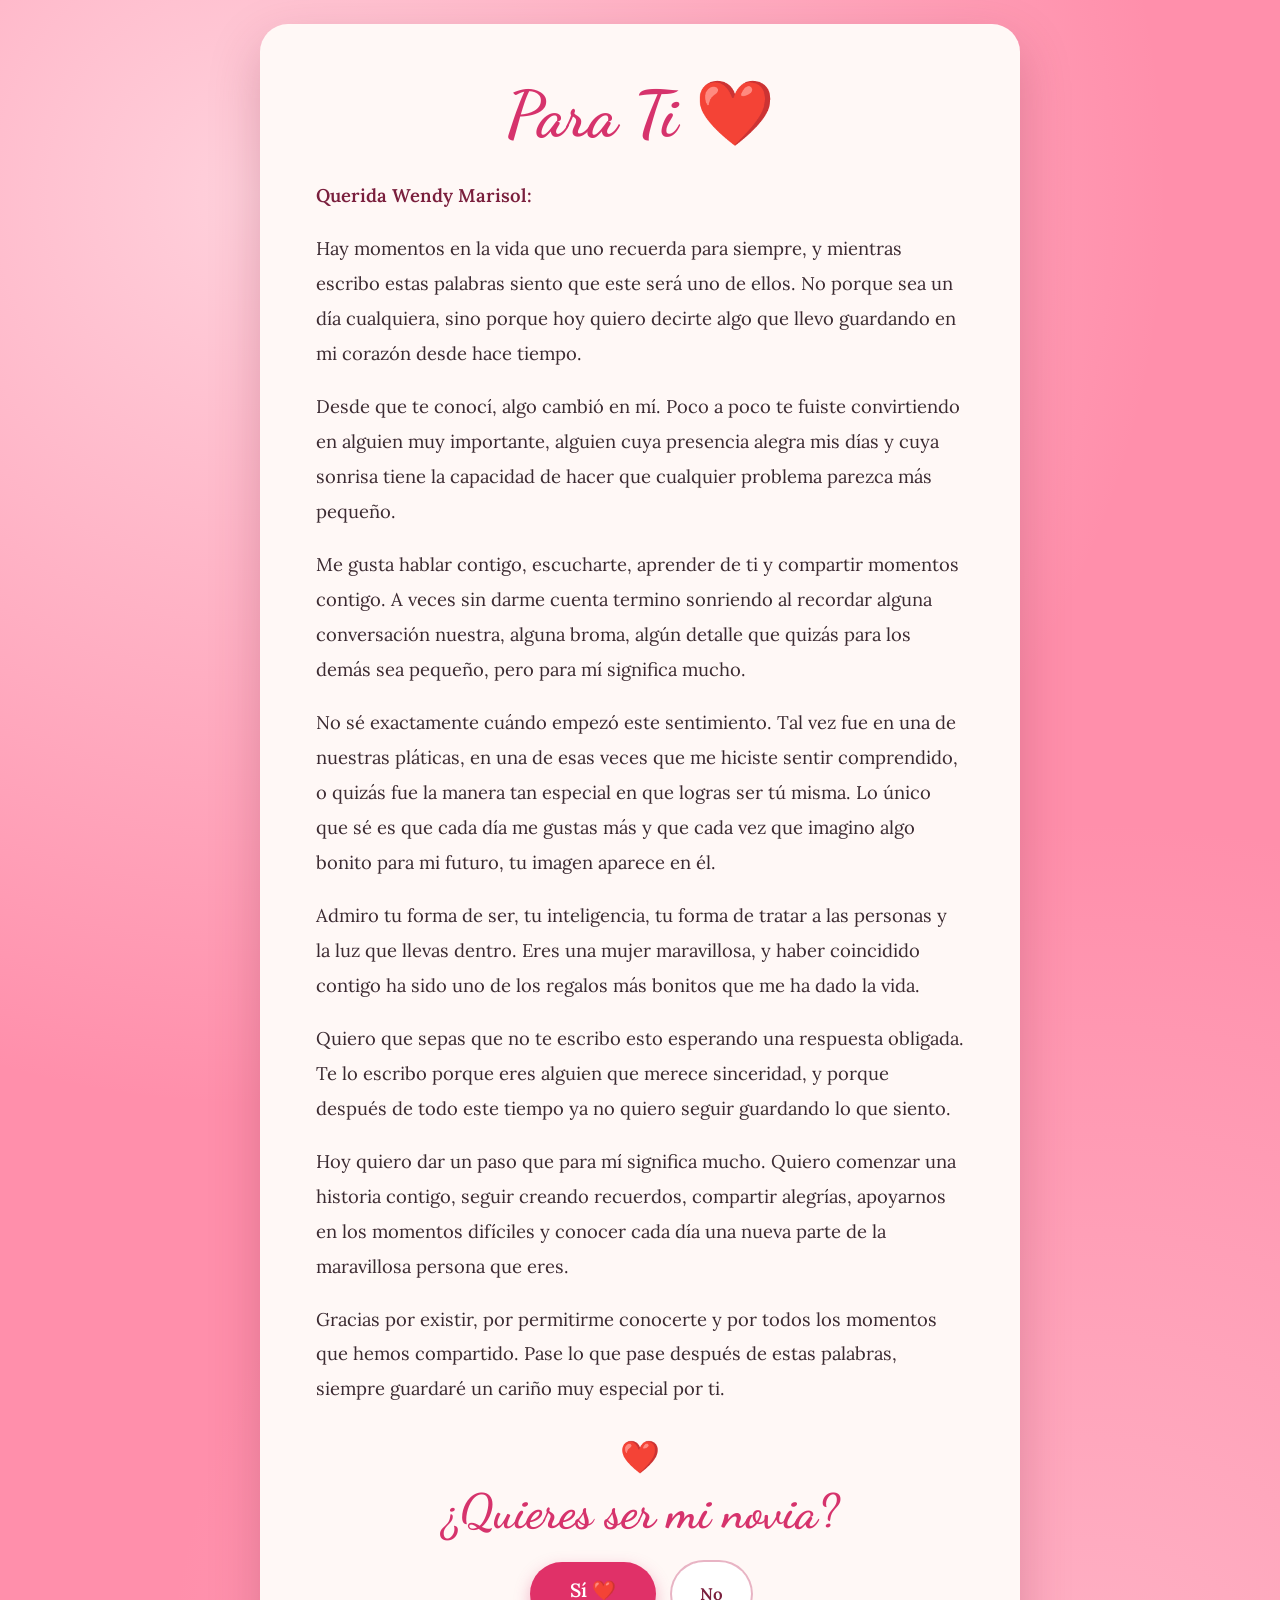
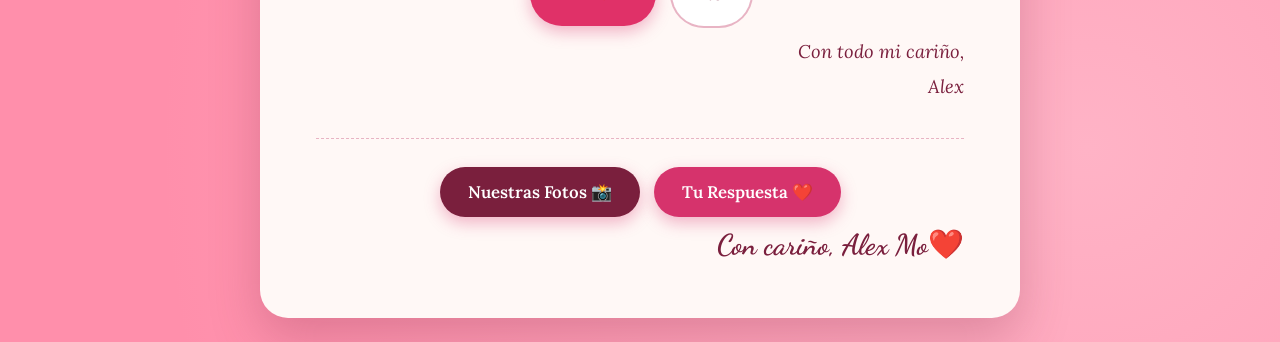
==== index.html @ 0646a53c "20" ====
<!DOCTYPE html>
<html lang="es">
<head>
<meta charset="UTF-8">
<meta name="viewport" content="width=device-width, initial-scale=1.0">
<link rel="preconnect" href="https://fonts.googleapis.com">
<link href="https://fonts.googleapis.com/css2?family=Dancing+Script:wght@600&family=Lora:ital,wght@0,400;0,600;1,400&display=swap" rel="stylesheet">
<link rel="stylesheet" href="style.css">
<title>Para Ti ❤️</title>
</head>
<body>
 
<div id="hearts"></div>
 
<div class="container">
    <div class="card">
 
<h1>Para Ti ❤️</h1>
 
<p class="saludo">Querida Wendy Marisol:</p>
 
<p>Hay momentos en la vida que uno recuerda para siempre, y mientras escribo estas palabras siento que este será uno de ellos. No porque sea un día cualquiera, sino porque hoy quiero decirte algo que llevo guardando en mi corazón desde hace tiempo.</p>
 
<p>Desde que te conocí, algo cambió en mí. Poco a poco te fuiste convirtiendo en alguien muy importante, alguien cuya presencia alegra mis días y cuya sonrisa tiene la capacidad de hacer que cualquier problema parezca más pequeño.</p>
 
<p>Me gusta hablar contigo, escucharte, aprender de ti y compartir momentos contigo. A veces sin darme cuenta termino sonriendo al recordar alguna conversación nuestra, alguna broma, algún detalle que quizás para los demás sea pequeño, pero para mí significa mucho.</p>
 
<p>No sé exactamente cuándo empezó este sentimiento. Tal vez fue en una de nuestras pláticas, en una de esas veces que me hiciste sentir comprendido, o quizás fue la manera tan especial en que logras ser tú misma. Lo único que sé es que cada día me gustas más y que cada vez que imagino algo bonito para mi futuro, tu imagen aparece en él.</p>
 
<p>Admiro tu forma de ser, tu inteligencia, tu forma de tratar a las personas y la luz que llevas dentro. Eres una mujer maravillosa, y haber coincidido contigo ha sido uno de los regalos más bonitos que me ha dado la vida.</p>
 
<p>Quiero que sepas que no te escribo esto esperando una respuesta obligada. Te lo escribo porque eres alguien que merece sinceridad, y porque después de todo este tiempo ya no quiero seguir guardando lo que siento.</p>
 
<p>Hoy quiero dar un paso que para mí significa mucho. Quiero comenzar una historia contigo, seguir creando recuerdos, compartir alegrías, apoyarnos en los momentos difíciles y conocer cada día una nueva parte de la maravillosa persona que eres.</p>
 
<p>Gracias por existir, por permitirme conocerte y por todos los momentos que hemos compartido. Pase lo que pase después de estas palabras, siempre guardaré un cariño muy especial por ti.</p>
 
<div class="corazon">❤️</div>
<h2>¿Quieres ser mi novia?</h2>
 
<div class="respuesta">
    <a class="btn si" href="gracias.html">Sí ❤️</a>
    <button class="btn no" id="no" type="button">No</button>
</div>
 
<p class="firma">Con todo mi cariño,<br>Alex</p>
 
        <div class="buttons">
            <a class="btn suave" href="fotos.html">Nuestras Fotos 📸</a>
            <a class="btn" href="gracias.html">Tu Respuesta ❤️</a>
        </div>
 
        <h3>Con cariño, Alex Mo❤️</h3>
 
    </div>
</div>
 
<script src="script.js"></script>
</body>
</html>
---- style.css ----
:root{
  --rosa:#d6336c; --rosa-suave:#fbe3ea; --vino:#7a1f3d; --crema:#fff8f6; --tinta:#3b2a31;
}
*{margin:0;padding:0;box-sizing:border-box}
html{scroll-behavior:smooth}
body{
  font-family:'Lora',Georgia,serif;color:var(--tinta);
  background:radial-gradient(circle at 20% 10%,#ffd1dc 0,transparent 45%),
             radial-gradient(circle at 85% 90%,#ffb3c6 0,transparent 45%),#ff8fab;
  min-height:100vh;padding:24px 16px;
}
#hearts{position:fixed;inset:0;overflow:hidden;pointer-events:none;z-index:0}
.heart{position:absolute;top:-40px;animation:fall linear forwards;opacity:.8}
@keyframes fall{to{transform:translateY(115vh) rotate(40deg)}}
 
.container{position:relative;z-index:1;max-width:760px;margin:0 auto}
.card{
  background:var(--crema);padding:clamp(24px,6vw,56px);border-radius:28px;
  box-shadow:0 20px 50px rgba(122,31,61,.25);animation:entrada 1.4s ease both;
}
@keyframes entrada{from{opacity:0;transform:translateY(40px)}to{opacity:1;transform:none}}
 
h1{font-family:'Dancing Script',cursive;font-size:clamp(2.6rem,9vw,4rem);text-align:center;color:var(--rosa);margin-bottom:28px;line-height:1.1}
p{line-height:1.9;font-size:clamp(1rem,2.6vw,1.15rem);margin-bottom:18px;max-width:62ch;margin-inline:auto}
.saludo{font-weight:600;color:var(--vino)}
.corazon{text-align:center;font-size:2rem;margin:30px 0 6px;animation:latido 1.4s infinite}
@keyframes latido{0%,100%{transform:scale(1)}50%{transform:scale(1.2)}}
h2{font-family:'Dancing Script',cursive;text-align:center;color:var(--rosa);font-size:clamp(2rem,7vw,3rem);margin-bottom:14px}
.firma{text-align:right;font-style:italic;color:var(--vino)}
h3{margin-top:10px;text-align:right;font-family:'Dancing Script',cursive;font-size:1.8rem;color:var(--vino)}
 
.respuesta{display:flex;gap:16px;justify-content:center;flex-wrap:wrap;margin:22px 0 8px;min-height:64px;position:relative}
.buttons{margin-top:34px;display:flex;gap:14px;justify-content:center;flex-wrap:wrap;border-top:1px dashed #e8b4c4;padding-top:28px}
.btn{
  font:inherit;font-weight:600;border:0;cursor:pointer;background:var(--rosa);color:#fff;
  padding:14px 28px;border-radius:999px;text-decoration:none;font-size:1.05rem;
  transition:transform .25s,box-shadow .25s;box-shadow:0 6px 16px rgba(214,51,108,.35);
}
.btn:hover,.btn:focus-visible{transform:scale(1.06);box-shadow:0 10px 22px rgba(214,51,108,.45)}
.btn:focus-visible{outline:3px solid var(--vino);outline-offset:3px}
.btn.si{background:#e03168;font-size:1.2rem;padding:16px 40px}
.btn.no{background:#fff;color:var(--vino);box-shadow:0 0 0 2px #e8b4c4}
.btn.suave{background:var(--vino)}
 
/* gracias */
.centro{display:flex;align-items:center;justify-content:center;min-height:calc(100dvh - 48px)}
.centro .card{text-align:center}
.centro p{text-align:center}
.fecha{font-family:'Dancing Script',cursive;font-size:2rem;color:var(--rosa);margin-top:10px}
 
/* fotos */
.galeria{display:grid;grid-template-columns:repeat(auto-fit,minmax(230px,1fr));gap:16px;margin:26px 0}
.galeria figure{aspect-ratio:3/4;border-radius:18px;overflow:hidden;background:var(--rosa-suave);box-shadow:0 8px 20px rgba(122,31,61,.2);cursor:zoom-in;transition:transform .3s}
.galeria figure:hover{transform:translateY(-4px) rotate(-1deg)}
.galeria img{width:100%;height:100%;object-fit:cover;display:block}
.visor{position:fixed;inset:0;background:rgba(40,10,20,.88);display:none;align-items:center;justify-content:center;z-index:10;padding:20px;cursor:zoom-out}
.visor.abierto{display:flex}
.visor img{max-width:100%;max-height:100%;border-radius:12px}
.volver{text-align:center;margin-top:10px}
 
@media(prefers-reduced-motion:reduce){*{animation:none!important;transition:none!important}}
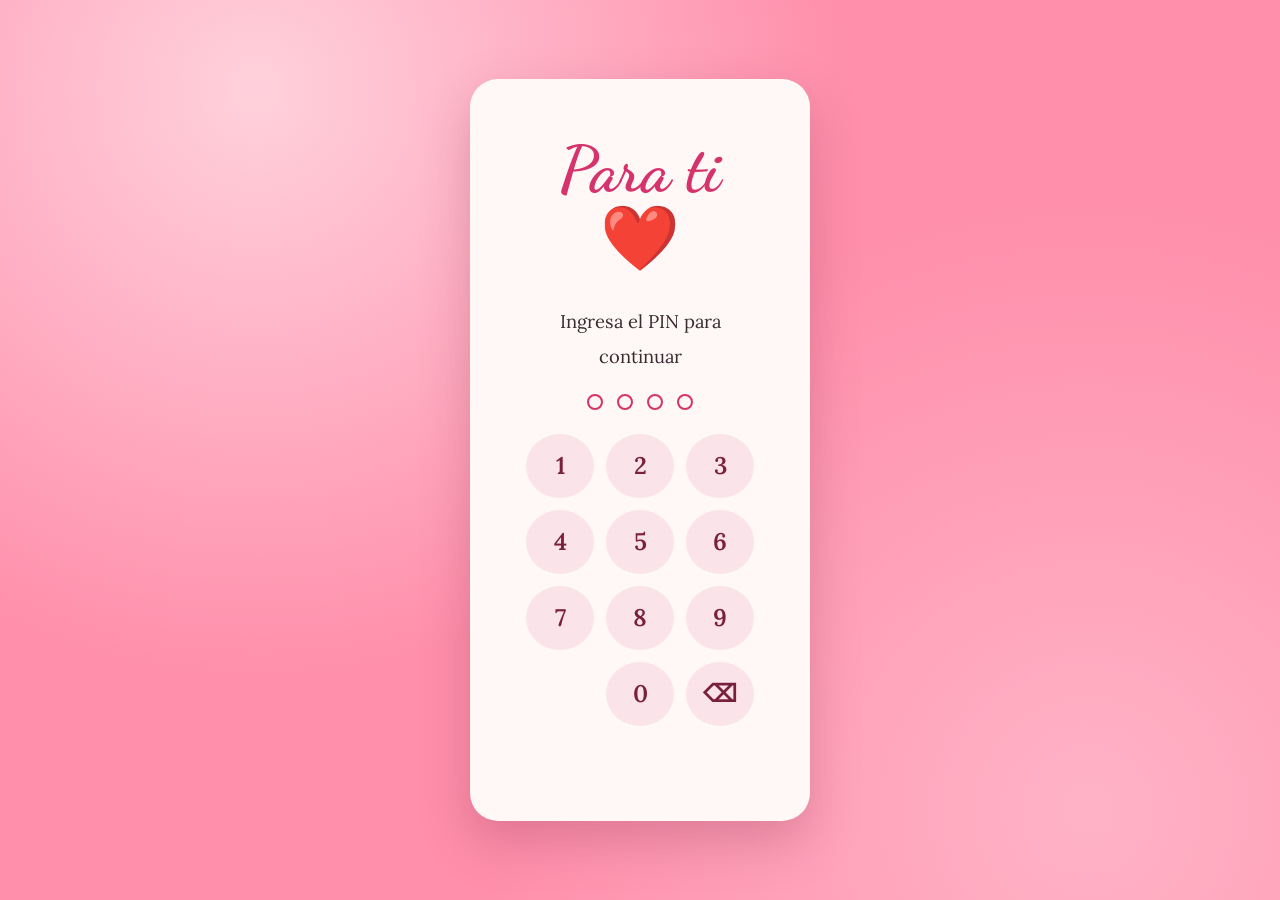
==== commit 3b831a14: "as" ====
--- a/index.html
+++ b/index.html
@@ -7,55 +7,55 @@
 <link href="https://fonts.googleapis.com/css2?family=Dancing+Script:wght@600&family=Lora:ital,wght@0,400;0,600;1,400&display=swap" rel="stylesheet">
 <link rel="stylesheet" href="style.css">
 <title>Para Ti ❤️</title>
+<script src="gate.js"></script>
 </head>
 <body>
- 
+
 <div id="hearts"></div>
- 
+
 <div class="container">
     <div class="card">
- 
+
 <h1>Para Ti ❤️</h1>
- 
+
 <p class="saludo">Querida Wendy Marisol:</p>
- 
+
 <p>Hay momentos en la vida que uno recuerda para siempre, y mientras escribo estas palabras siento que este será uno de ellos. No porque sea un día cualquiera, sino porque hoy quiero decirte algo que llevo guardando en mi corazón desde hace tiempo.</p>
- 
+
 <p>Desde que te conocí, algo cambió en mí. Poco a poco te fuiste convirtiendo en alguien muy importante, alguien cuya presencia alegra mis días y cuya sonrisa tiene la capacidad de hacer que cualquier problema parezca más pequeño.</p>
- 
+
 <p>Me gusta hablar contigo, escucharte, aprender de ti y compartir momentos contigo. A veces sin darme cuenta termino sonriendo al recordar alguna conversación nuestra, alguna broma, algún detalle que quizás para los demás sea pequeño, pero para mí significa mucho.</p>
- 
+
 <p>No sé exactamente cuándo empezó este sentimiento. Tal vez fue en una de nuestras pláticas, en una de esas veces que me hiciste sentir comprendido, o quizás fue la manera tan especial en que logras ser tú misma. Lo único que sé es que cada día me gustas más y que cada vez que imagino algo bonito para mi futuro, tu imagen aparece en él.</p>
- 
+
 <p>Admiro tu forma de ser, tu inteligencia, tu forma de tratar a las personas y la luz que llevas dentro. Eres una mujer maravillosa, y haber coincidido contigo ha sido uno de los regalos más bonitos que me ha dado la vida.</p>
- 
+
 <p>Quiero que sepas que no te escribo esto esperando una respuesta obligada. Te lo escribo porque eres alguien que merece sinceridad, y porque después de todo este tiempo ya no quiero seguir guardando lo que siento.</p>
- 
+
 <p>Hoy quiero dar un paso que para mí significa mucho. Quiero comenzar una historia contigo, seguir creando recuerdos, compartir alegrías, apoyarnos en los momentos difíciles y conocer cada día una nueva parte de la maravillosa persona que eres.</p>
- 
+
 <p>Gracias por existir, por permitirme conocerte y por todos los momentos que hemos compartido. Pase lo que pase después de estas palabras, siempre guardaré un cariño muy especial por ti.</p>
- 
+
 <div class="corazon">❤️</div>
 <h2>¿Quieres ser mi novia?</h2>
- 
+
 <div class="respuesta">
     <a class="btn si" href="gracias.html">Sí ❤️</a>
     <button class="btn no" id="no" type="button">No</button>
 </div>
- 
+
 <p class="firma">Con todo mi cariño,<br>Alex</p>
- 
+
         <div class="buttons">
             <a class="btn suave" href="fotos.html">Nuestras Fotos 📸</a>
             <a class="btn" href="gracias.html">Tu Respuesta ❤️</a>
         </div>
- 
+
         <h3>Con cariño, Alex Mo❤️</h3>
- 
+
     </div>
 </div>
- 
+
 <script src="script.js"></script>
 </body>
-</html>
- +</html>
